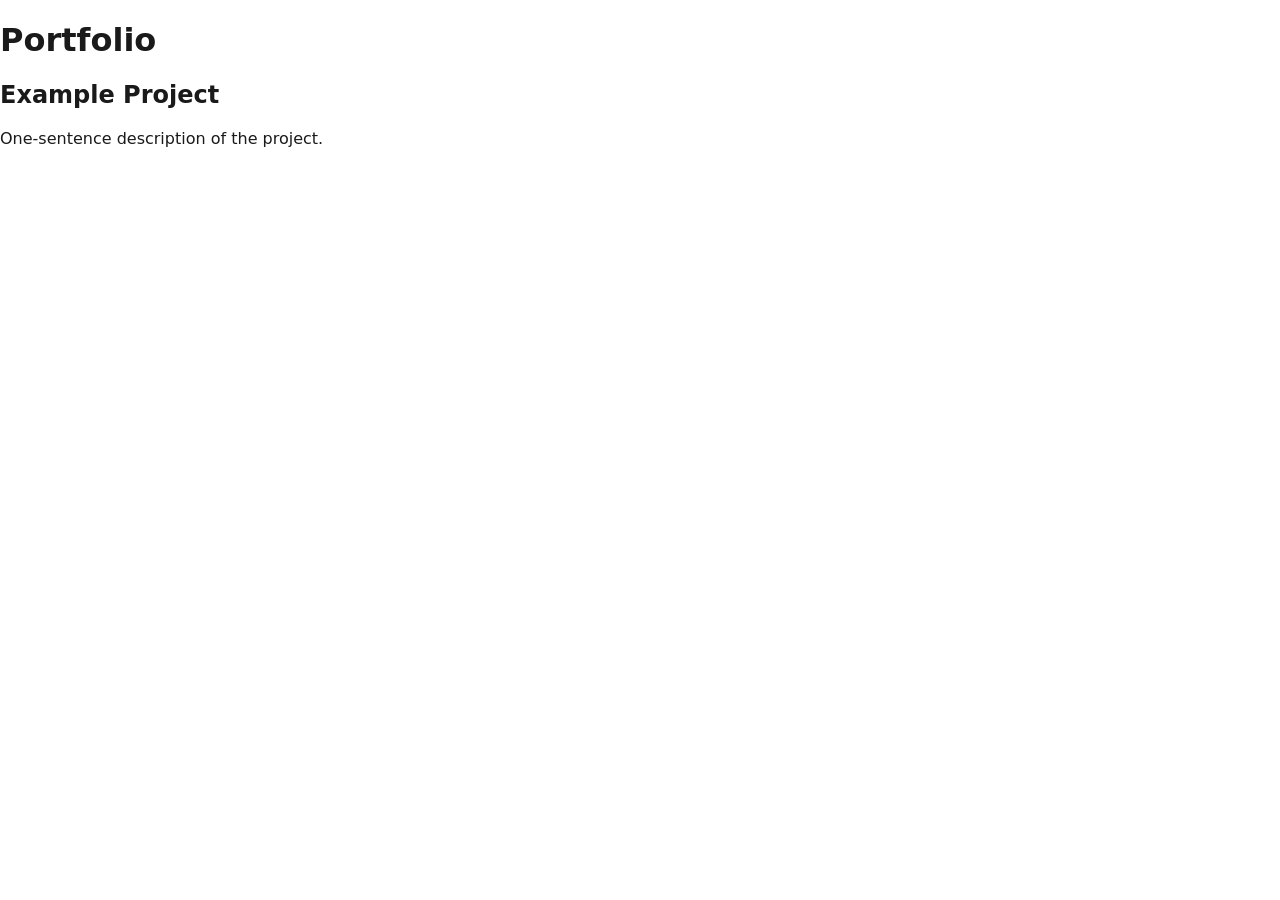
==== index.html @ c6face22 "init Co-Authored-By: Claude Opus 5.5 <noreply@anthropic.com>" ====
<!doctype html>
<html lang="en">
<head>
  <meta charset="utf-8">
  <meta name="viewport" content="width=device-width, initial-scale=1">
  <title>Portfolio</title>
  <link rel="stylesheet" href="css/style.css">
</head>
<body>
  <header>
    <h1>Portfolio</h1>
  </header>
  <main>
    <section id="projects"></section>
  </main>
  <footer></footer>
  <script src="js/main.js"></script>
</body>
</html>
---- css/style.css ----
:root {
  --bg: #ffffff;
  --text: #1a1a1a;
}

body {
  margin: 0;
  font-family: system-ui, sans-serif;
  background: var(--bg);
  color: var(--text);
}
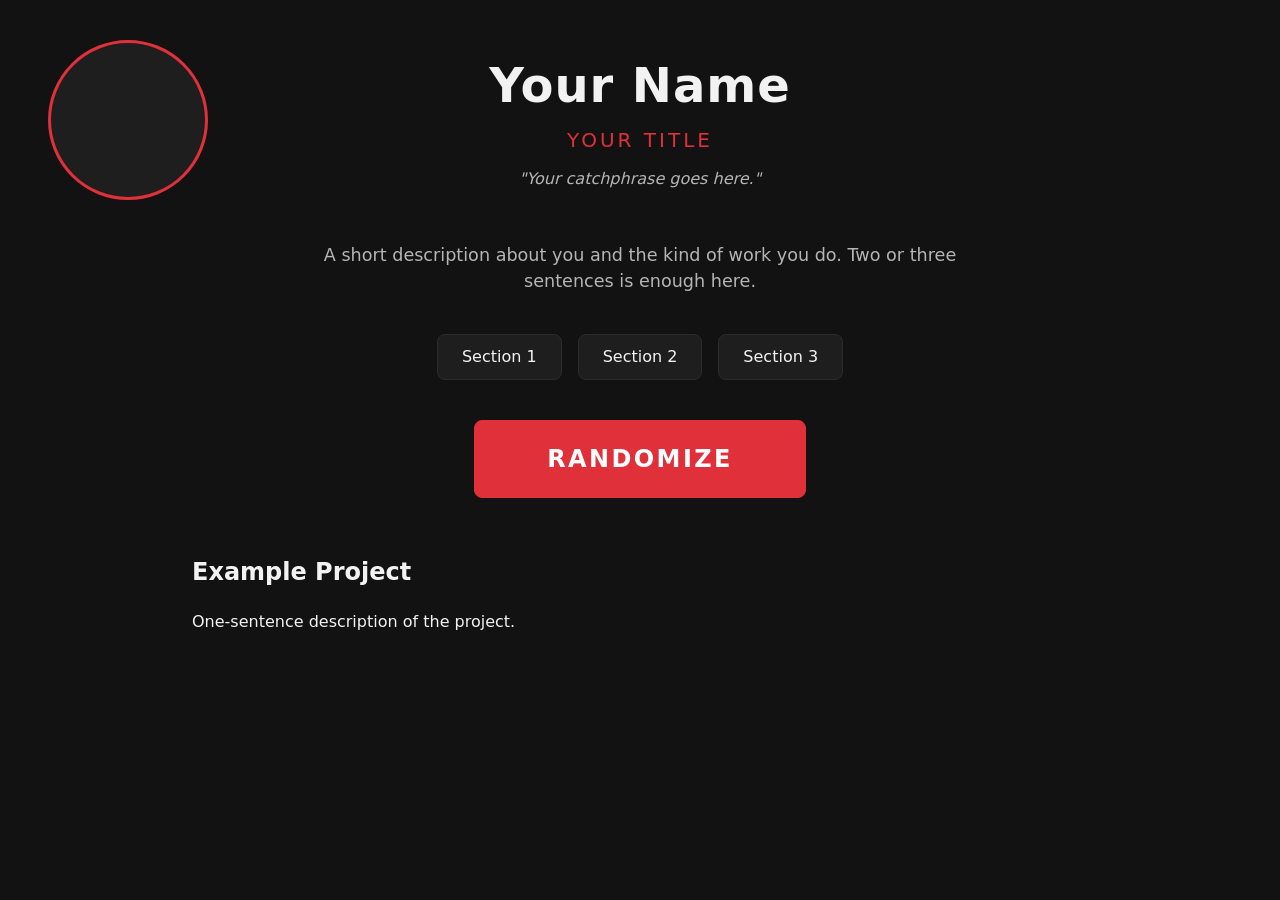
==== commit 7734d9e4: "Style" ====
--- a/index.html
+++ b/index.html
@@ -7,12 +7,42 @@
   <link rel="stylesheet" href="css/style.css">
 </head>
 <body>
-  <header>
-    <h1>Portfolio</h1>
+  <header class="hero">
+    <div class="hero-photo">
+      <img src="assets/images/profile.jpg" alt="Photo of Your Name" onerror="this.remove()">
+    </div>
+
+    <div class="hero-text">
+      <h1 class="hero-name">Your Name</h1>
+      <p class="hero-title">Your Title</p>
+      <p class="hero-catchphrase">"Your catchphrase goes here."</p>
+    </div>
+
+    <div class="hero-spacer"></div>
   </header>
+
   <main>
+    <section class="intro">
+      <p>
+        A short description about you and the kind of work you do. Two or three
+        sentences is enough here.
+      </p>
+    </section>
+
+    <nav class="subsections">
+      <!-- Subsection buttons: to be decided -->
+      <button class="btn" type="button">Section 1</button>
+      <button class="btn" type="button">Section 2</button>
+      <button class="btn" type="button">Section 3</button>
+    </nav>
+
+    <div class="randomize-wrap">
+      <button id="randomize" class="btn btn-big" type="button">Randomize</button>
+    </div>
+
     <section id="projects"></section>
   </main>
+
   <footer></footer>
   <script src="js/main.js"></script>
 </body>
--- a/css/style.css
+++ b/css/style.css
@@ -1,6 +1,15 @@
 :root {
-  --bg: #ffffff;
-  --text: #1a1a1a;
+  --bg: #121212;
+  --surface: #1e1e1e;
+  --border: #2c2c2c;
+  --text: #f2f2f2;
+  --text-muted: #b5b5b5;
+  --accent: #e0303a;
+  --accent-hover: #ff4550;
+}
+
+* {
+  box-sizing: border-box;
 }
 
 body {
@@ -8,4 +17,121 @@
   font-family: system-ui, sans-serif;
   background: var(--bg);
   color: var(--text);
+  line-height: 1.5;
 }
+
+main {
+  max-width: 960px;
+  margin: 0 auto;
+  padding: 0 32px 64px;
+}
+
+/* Hero: photo top-left, name/title/catchphrase centered */
+.hero {
+  display: grid;
+  grid-template-columns: 160px 1fr 160px;
+  align-items: center;
+  gap: 32px;
+  padding: 40px 48px 24px;
+}
+
+.hero-photo {
+  width: 160px;
+  height: 160px;
+  border-radius: 50%;
+  overflow: hidden;
+  background: var(--surface);
+  border: 3px solid var(--accent);
+}
+
+.hero-photo img {
+  width: 100%;
+  height: 100%;
+  object-fit: cover;
+}
+
+.hero-text {
+  text-align: center;
+}
+
+.hero-name {
+  margin: 0;
+  font-size: 3rem;
+  letter-spacing: 0.02em;
+}
+
+.hero-title {
+  margin: 4px 0 0;
+  font-size: 1.25rem;
+  color: var(--accent);
+  text-transform: uppercase;
+  letter-spacing: 0.15em;
+}
+
+.hero-catchphrase {
+  margin: 12px 0 0;
+  font-style: italic;
+  color: var(--text-muted);
+}
+
+/* Short description */
+.intro {
+  max-width: 680px;
+  margin: 16px auto 40px;
+  text-align: center;
+  color: var(--text-muted);
+  font-size: 1.1rem;
+}
+
+/* Buttons */
+.btn {
+  font: inherit;
+  color: var(--text);
+  background: var(--surface);
+  border: 1px solid var(--border);
+  border-radius: 8px;
+  padding: 10px 24px;
+  cursor: pointer;
+  transition: border-color 0.15s, color 0.15s, background 0.15s;
+}
+
+.btn:hover {
+  border-color: var(--accent);
+  color: var(--accent);
+}
+
+.btn:focus-visible {
+  outline: 2px solid var(--accent);
+  outline-offset: 2px;
+}
+
+.subsections {
+  display: flex;
+  justify-content: center;
+  flex-wrap: wrap;
+  gap: 16px;
+  margin-bottom: 40px;
+}
+
+.randomize-wrap {
+  display: flex;
+  justify-content: center;
+  margin-bottom: 56px;
+}
+
+.btn-big {
+  font-size: 1.5rem;
+  font-weight: 700;
+  text-transform: uppercase;
+  letter-spacing: 0.1em;
+  padding: 20px 72px;
+  background: var(--accent);
+  border-color: var(--accent);
+  color: #fff;
+}
+
+.btn-big:hover {
+  background: var(--accent-hover);
+  border-color: var(--accent-hover);
+  color: #fff;
+}
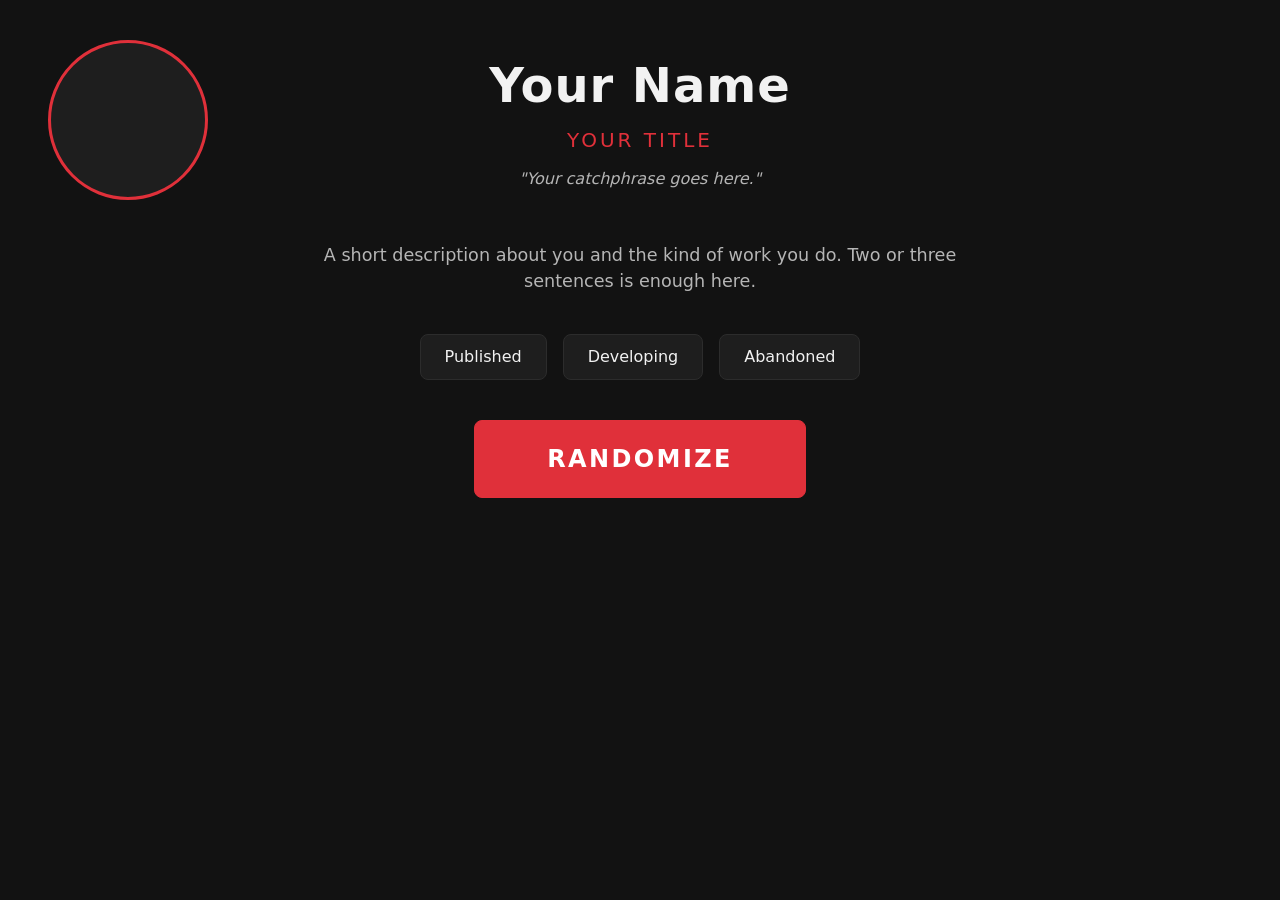
==== commit 04db9dd0: "SectionButtons" ====
--- a/index.html
+++ b/index.html
@@ -6,7 +6,7 @@
   <title>Portfolio</title>
   <link rel="stylesheet" href="css/style.css">
 </head>
-<body>
+<body data-page="home">
   <header class="hero">
     <div class="hero-photo">
       <img src="assets/images/profile.jpg" alt="Photo of Your Name" onerror="this.remove()">
@@ -30,20 +30,16 @@
     </section>
 
     <nav class="subsections">
-      <!-- Subsection buttons: to be decided -->
-      <button class="btn" type="button">Section 1</button>
-      <button class="btn" type="button">Section 2</button>
-      <button class="btn" type="button">Section 3</button>
+      <a class="btn" href="section.html?s=published">Published</a>
+      <a class="btn" href="section.html?s=developing">Developing</a>
+      <a class="btn" href="section.html?s=abandoned">Abandoned</a>
     </nav>
 
     <div class="randomize-wrap">
       <button id="randomize" class="btn btn-big" type="button">Randomize</button>
     </div>
-
-    <section id="projects"></section>
   </main>
 
-  <footer></footer>
   <script src="js/main.js"></script>
 </body>
 </html>
--- a/css/style.css
+++ b/css/style.css
@@ -135,3 +135,114 @@
   border-color: var(--accent-hover);
   color: #fff;
 }
+
+a.btn {
+  display: inline-block;
+  text-decoration: none;
+}
+
+/* Top bar on section and project pages */
+.topbar {
+  display: flex;
+  gap: 24px;
+  max-width: 960px;
+  margin: 0 auto;
+  padding: 24px 32px;
+}
+
+.back-link {
+  color: var(--text-muted);
+  text-decoration: none;
+}
+
+.back-link:hover {
+  color: var(--accent);
+}
+
+.page-title {
+  margin: 16px 0 24px;
+  font-size: 2.5rem;
+  border-bottom: 2px solid var(--accent);
+  padding-bottom: 8px;
+}
+
+.empty {
+  color: var(--text-muted);
+}
+
+/* Section page: projects as buttons */
+.project-list {
+  display: flex;
+  flex-direction: column;
+  gap: 12px;
+}
+
+.project-btn {
+  display: flex;
+  flex-direction: column;
+  gap: 4px;
+  padding: 18px 24px;
+}
+
+.project-btn-title {
+  font-size: 1.25rem;
+  font-weight: 600;
+}
+
+.project-btn-summary {
+  color: var(--text-muted);
+}
+
+/* Project page */
+.project-meta {
+  display: flex;
+  flex-wrap: wrap;
+  align-items: center;
+  gap: 12px;
+  color: var(--text-muted);
+  margin-bottom: 24px;
+}
+
+.badge {
+  background: var(--accent);
+  color: #fff;
+  border-radius: 4px;
+  padding: 2px 10px;
+  font-size: 0.85rem;
+  text-transform: uppercase;
+  letter-spacing: 0.08em;
+}
+
+.tag {
+  border: 1px solid var(--border);
+  border-radius: 4px;
+  padding: 2px 10px;
+  font-size: 0.85rem;
+}
+
+.project-links {
+  display: flex;
+  gap: 12px;
+  margin-bottom: 24px;
+}
+
+.project-description {
+  font-size: 1.05rem;
+}
+
+.project-description a {
+  color: var(--accent);
+}
+
+.gallery {
+  display: grid;
+  grid-template-columns: repeat(auto-fill, minmax(280px, 1fr));
+  gap: 16px;
+  margin-top: 32px;
+}
+
+.gallery img {
+  width: 100%;
+  border-radius: 8px;
+  border: 1px solid var(--border);
+}
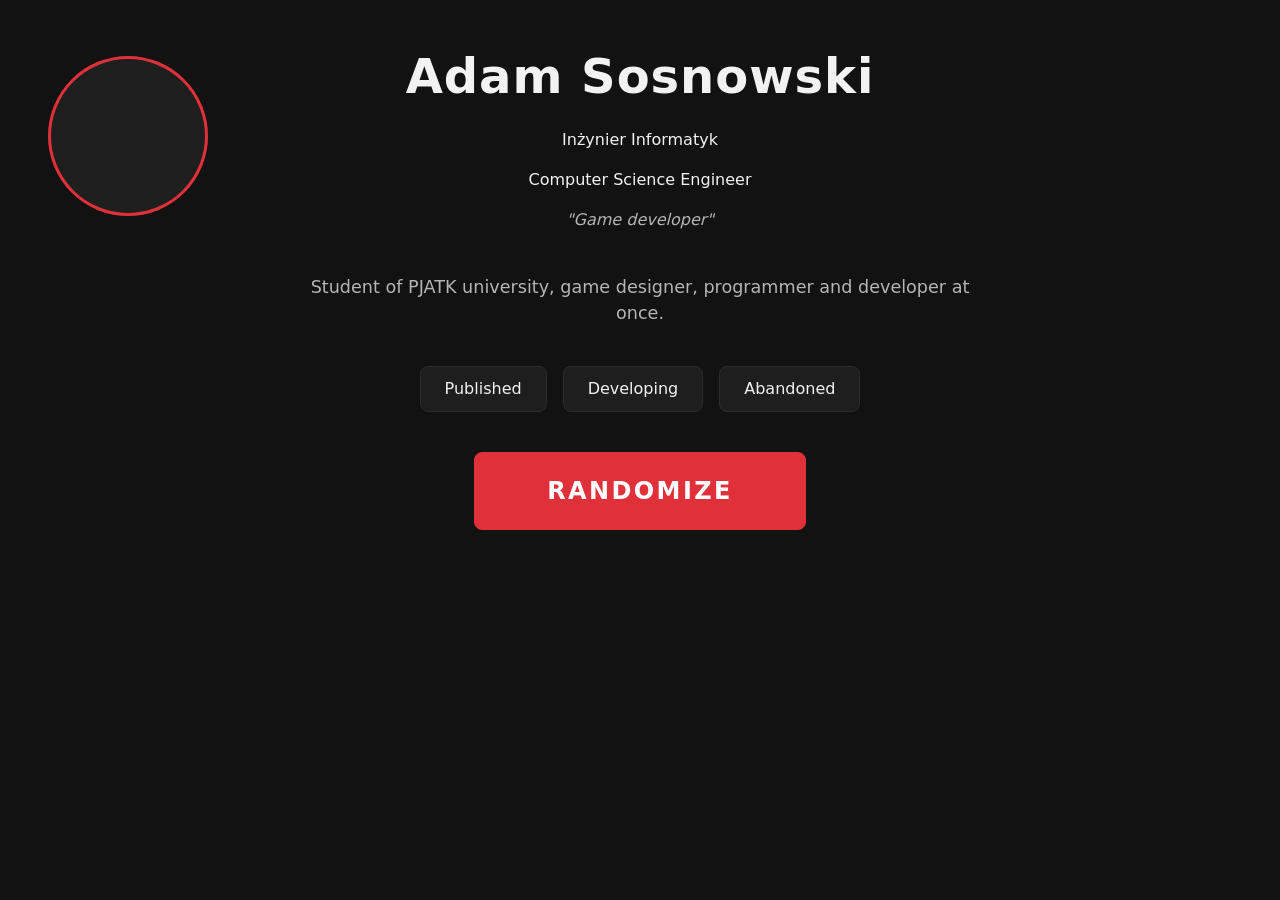
==== commit 47f217f7: "Update index.html" ====
--- a/index.html
+++ b/index.html
@@ -13,9 +13,10 @@
     </div>
 
     <div class="hero-text">
-      <h1 class="hero-name">Your Name</h1>
-      <p class="hero-title">Your Title</p>
-      <p class="hero-catchphrase">"Your catchphrase goes here."</p>
+      <h1 class="hero-name">Adam Sosnowski</h1>
+      <p class="hero-title-pl">Inżynier Informatyk</p>
+      <p class="hero-title-eng">Computer Science Engineer</p>
+      <p class="hero-catchphrase">"Game developer"</p>
     </div>
 
     <div class="hero-spacer"></div>
@@ -24,8 +25,8 @@
   <main>
     <section class="intro">
       <p>
-        A short description about you and the kind of work you do. Two or three
-        sentences is enough here.
+        Student of PJATK university, game designer, programmer and developer at once.
+        
       </p>
     </section>
 
--- a/css/style.css
+++ b/css/style.css
@@ -177,7 +177,7 @@
   gap: 12px;
 }
 
-.project-btn {
+a.project-btn {
   display: flex;
   flex-direction: column;
   gap: 4px;
@@ -236,7 +236,7 @@
 
 .gallery {
   display: grid;
-  grid-template-columns: repeat(auto-fill, minmax(280px, 1fr));
+  grid-template-columns: repeat(auto-fill, minmax(min(280px, 100%), 1fr));
   gap: 16px;
   margin-top: 32px;
 }
@@ -246,3 +246,89 @@
   border-radius: 8px;
   border: 1px solid var(--border);
 }
+
+/* Keep long content inside the screen */
+.project-description {
+  overflow-wrap: anywhere;
+}
+
+.project-description img {
+  max-width: 100%;
+  height: auto;
+}
+
+.project-description pre {
+  overflow-x: auto;
+}
+
+/* ---------- Mobile ---------- */
+@media (max-width: 700px) {
+  main {
+    padding: 0 16px 48px;
+  }
+
+  /* Stack photo above the name instead of side by side */
+  .hero {
+    grid-template-columns: 1fr;
+    justify-items: center;
+    gap: 20px;
+    padding: 32px 16px 16px;
+  }
+
+  .hero-spacer {
+    display: none;
+  }
+
+  .hero-photo {
+    width: 120px;
+    height: 120px;
+  }
+
+  .hero-name {
+    font-size: 2.25rem;
+  }
+
+  .hero-title {
+    font-size: 1rem;
+  }
+
+  .intro {
+    font-size: 1rem;
+    margin-bottom: 32px;
+  }
+
+  .subsections {
+    gap: 10px;
+    margin-bottom: 32px;
+  }
+
+  .subsections .btn {
+    flex: 1 1 0;
+    min-width: 0;
+    padding: 12px 8px;
+    text-align: center;
+  }
+
+  .btn-big {
+    width: 100%;
+    font-size: 1.25rem;
+    padding: 18px 16px;
+  }
+
+  .topbar {
+    padding: 16px;
+  }
+
+  .page-title {
+    font-size: 1.75rem;
+  }
+
+  .project-btn {
+    padding: 14px 16px;
+  }
+
+  .project-links .btn {
+    flex: 1;
+    text-align: center;
+  }
+}
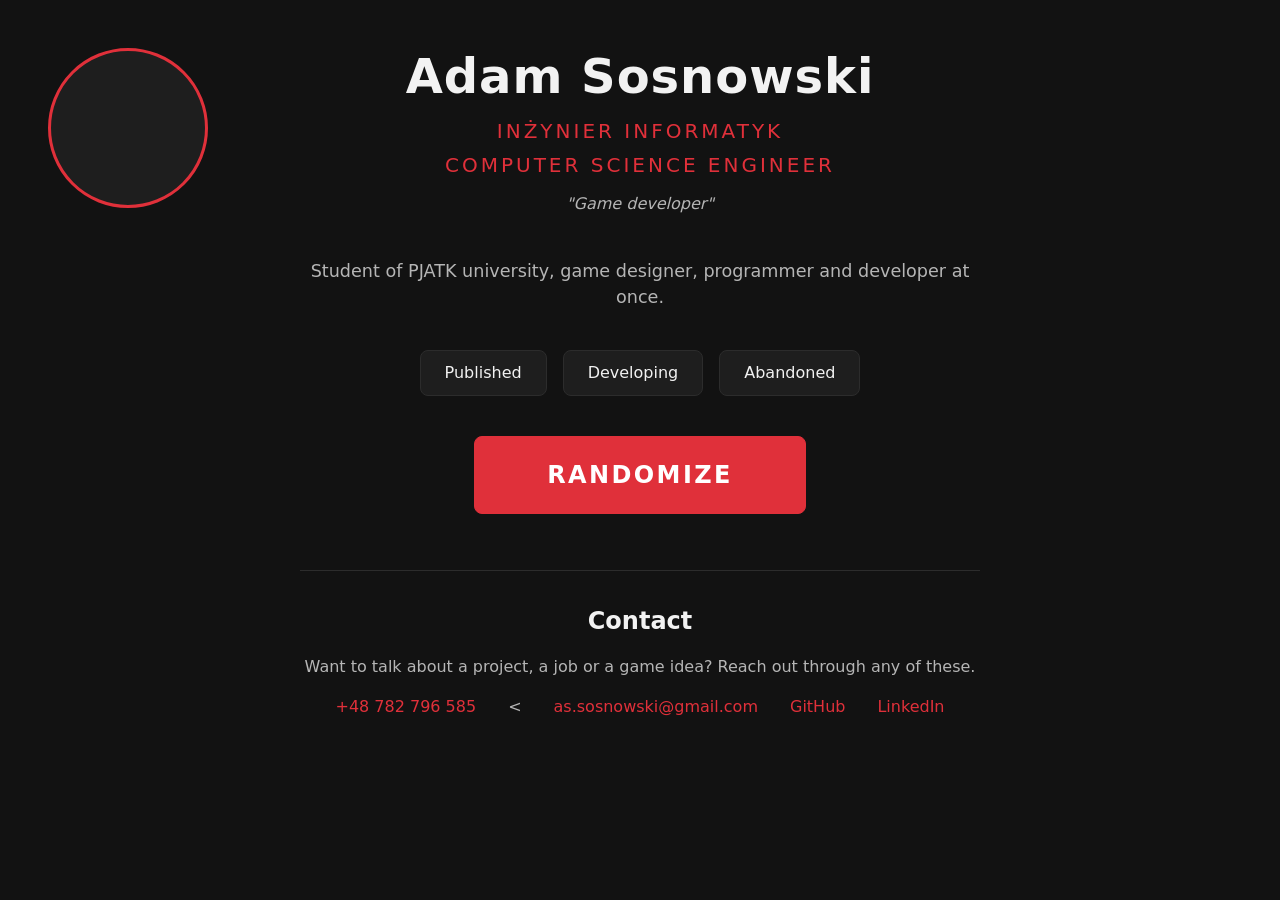
==== commit 82ad373d: "small edit" ====
--- a/index.html
+++ b/index.html
@@ -9,7 +9,7 @@
 <body data-page="home">
   <header class="hero">
     <div class="hero-photo">
-      <img src="assets/images/profile.jpg" alt="Photo of Your Name" onerror="this.remove()">
+      <img src="assets/images/profile.jpg" alt="Photo of Adam Sosnowski" onerror="this.remove()">
     </div>
 
     <div class="hero-text">
@@ -39,6 +39,19 @@
     <div class="randomize-wrap">
       <button id="randomize" class="btn btn-big" type="button">Randomize</button>
     </div>
+
+    <section class="contact" id="contact">
+      <h2 class="contact-title">Contact</h2>
+      <p>
+        Want to talk about a project, a job or a game idea? Reach out through any of these.
+      </p>
+      <ul class="contact-links">
+        <a>+48 782 796 585</a><
+        <li><a href="mailto:your.email@example.com">as.sosnowski@gmail.com</a></li>
+        <li><a href="https://github.com/TheBitson124" target="_blank" rel="noopener">GitHub</a></li>
+        <li><a href="https://www.linkedin.com/in/adam_stanislaw_sosnowski" target="_blank" rel="noopener">LinkedIn</a></li>
+      </ul>
+    </section>
   </main>
 
   <script src="js/main.js"></script>
--- a/css/style.css
+++ b/css/style.css
@@ -60,7 +60,8 @@
   letter-spacing: 0.02em;
 }
 
-.hero-title {
+.hero-title-pl,
+.hero-title-eng {
   margin: 4px 0 0;
   font-size: 1.25rem;
   color: var(--accent);
@@ -221,6 +222,7 @@
 }
 
 .project-links {
+  flex-wrap: wrap;
   display: flex;
   gap: 12px;
   margin-bottom: 24px;
@@ -259,6 +261,43 @@
 
 .project-description pre {
   overflow-x: auto;
+}
+
+/* Contact */
+.contact {
+  max-width: 680px;
+  margin: 0 auto;
+  padding-top: 32px;
+  border-top: 1px solid var(--border);
+  text-align: center;
+  color: var(--text-muted);
+}
+
+.contact-title {
+  margin: 0 0 8px;
+  color: var(--text);
+  font-size: 1.5rem;
+}
+
+.contact-links {
+  list-style: none;
+  padding: 0;
+  margin: 16px 0 0;
+  display: flex;
+  justify-content: center;
+  flex-wrap: wrap;
+  gap: 12px 32px;
+}
+
+.contact-links a {
+  color: var(--accent);
+  text-decoration: none;
+  overflow-wrap: anywhere;
+}
+
+.contact-links a:hover {
+  color: var(--accent-hover);
+  text-decoration: underline;
 }
 
 /* ---------- Mobile ---------- */
@@ -288,7 +327,8 @@
     font-size: 2.25rem;
   }
 
-  .hero-title {
+  .hero-title-pl,
+  .hero-title-eng {
     font-size: 1rem;
   }
 
